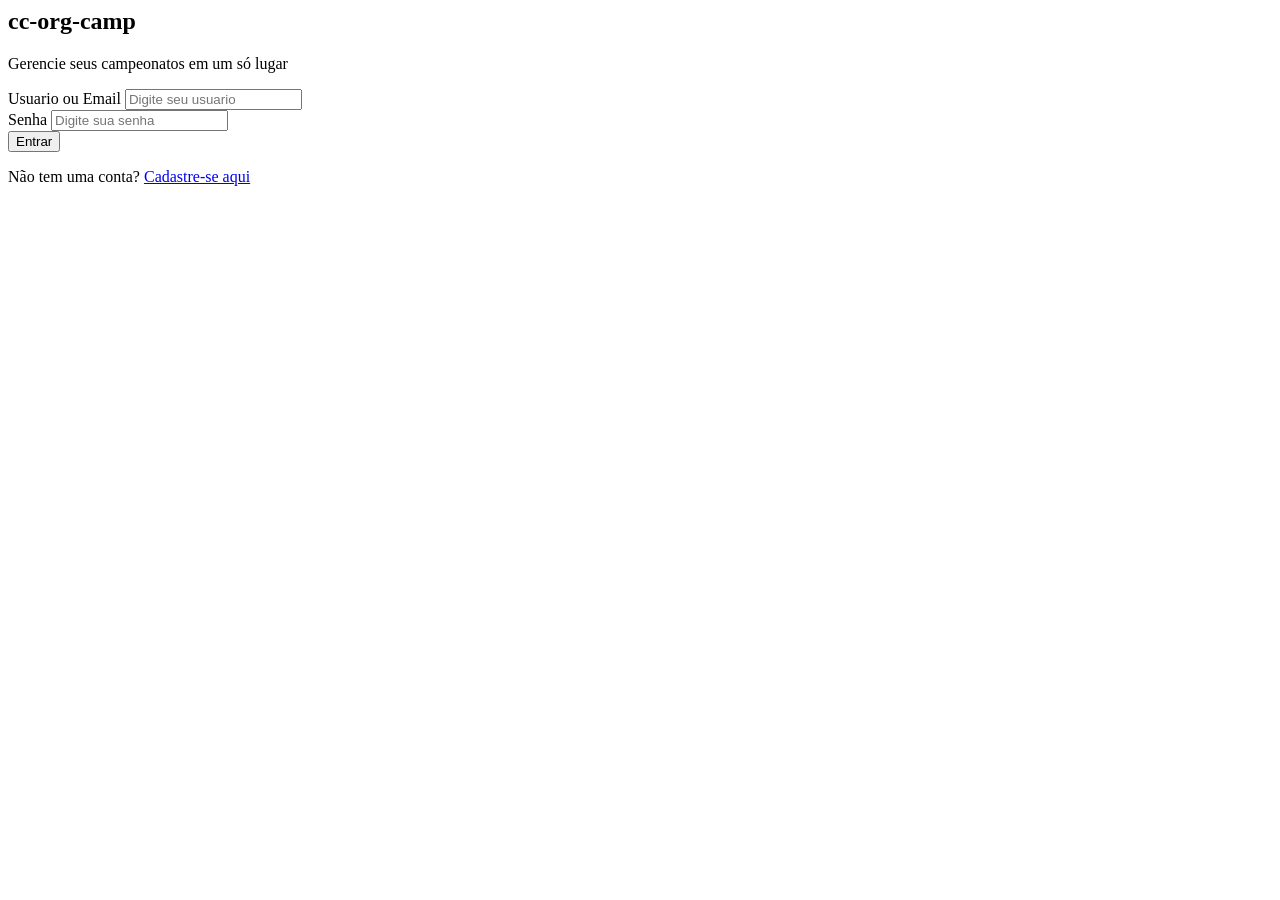
==== index.html @ 8ecf33ba "estrutura HTML da pagina de login" ====
<html lang="pt-BR">
<head>
    <meta charset="UTF-8">
    <meta name="viewport" content="width=device-width, initial-scale=1.0">
    <title>Login - CC-ORG-CAMP</title>
</head>
<body>

   <main class="login-container">

    <section class="login-card">

        <header class="cabecalho-login">
            <H1 class="titulo-login">cc-org-camp</H1>
            <p class="subtitulo-login">Gerencie seus campeonatos em um só lugar </p>
        </header>
    
        <form id="formulario-login" class="formulario-login">

            <div class="grupo-campo">
                <label for="usuario" class="legenda-campo">Usuario ou Email </label>
                <input
                    type="text"
                    id="usuario"
                    name="usuario"
                    class="entrada-campo"
                    placeholder="Digite seu usuario" 
                    required
                >
            </div>

            <div clas="grupo-campo">
                <label for="senha" class="legenda-campo">Senha</label>
                <input 
                    type="password"
                    id="senha"
                    name="senha"
                    class="entrada-campo"
                    placeholder="Digite sua senha"
                    required
                >
            </div>

            <button type="submit" class="botao-entrar">Entrar</button>
        </form>

        <footer class="rodape-login">
            <p>Não tem uma conta? <a href="#" class="link-cadastro">Cadastre-se aqui</a></p>
        </footer>


    </section>


   </main>
   
   
 
    
</body>
</html>
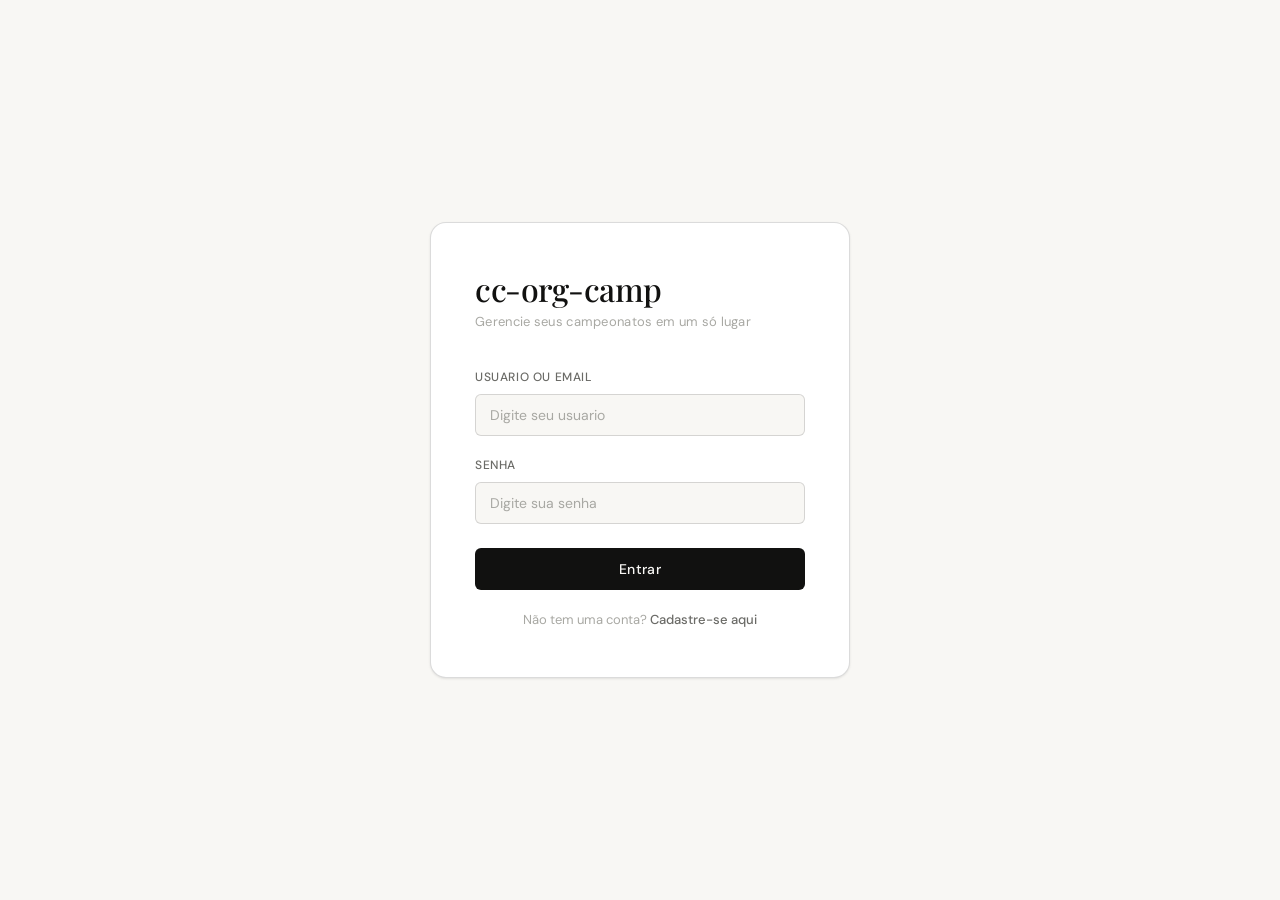
==== commit 9fc10133: "criação do arquivo style.css e adição de estilos básicos para o projeto, além de pequenas alterações" ====
--- a/index.html
+++ b/index.html
@@ -3,7 +3,12 @@
     <meta charset="UTF-8">
     <meta name="viewport" content="width=device-width, initial-scale=1.0">
     <title>Login - CC-ORG-CAMP</title>
+    <link rel="stylesheet" href="assets/css/style.css">
+    <link rel="preconnect" href="https://fonts.googleapis.com">
+    <link rel="preconnect" href="https://fonts.gstatic.com" crossorigin>
+
 </head>
+    
 <body>
 
    <main class="login-container">
@@ -29,7 +34,7 @@
                 >
             </div>
 
-            <div clas="grupo-campo">
+            <div class="grupo-campo">
                 <label for="senha" class="legenda-campo">Senha</label>
                 <input 
                     type="password"
@@ -45,7 +50,7 @@
         </form>
 
         <footer class="rodape-login">
-            <p>Não tem uma conta? <a href="#" class="link-cadastro">Cadastre-se aqui</a></p>
+            <p>Não tem uma conta? <a href="cadastro.html" class="link-cadastro">Cadastre-se aqui</a></p>
         </footer>
 
 
--- a/assets/css/style.css
+++ b/assets/css/style.css
@@ -0,0 +1,628 @@
+/* ============================================================
+   CC-ORG-CAMP — DESIGN SYSTEM
+   Tipografia: Playfair Display (display) + DM Sans (UI) + DM Mono
+   Tema: Branco/cinza editorial, premium esportivo minimalista
+   ============================================================ */
+
+@import url('https://fonts.googleapis.com/css2?family=DM+Sans:wght@300;400;500&family=DM+Mono:wght@400;500&family=Playfair+Display:wght@500;600&display=swap');
+
+/* ===== DESIGN TOKENS ===== */
+:root {
+    /* Backgrounds */
+    --clr-bg-base:        #f8f7f4;
+    --clr-bg-surface:     #ffffff;
+    --clr-bg-input:       #f8f7f4;
+
+    /* Bordas */
+    --clr-border:         rgba(0, 0, 0, 0.08);
+    --clr-border-hover:   rgba(0, 0, 0, 0.14);
+    --clr-border-focus:   #111110;
+
+    /* Texto */
+    --clr-text-primary:   #111110;
+    --clr-text-secondary: #6b6b67;
+    --clr-text-muted:     #a8a8a3;
+
+    /* Acento único — preto */
+    --clr-accent:         #111110;
+    --clr-accent-hover:   #2a2a28;
+    --clr-accent-fg:      #f8f7f4;
+
+    /* Semânticas */
+    --clr-success:        #2e7d4f;
+    --clr-success-bg:     #edf7f1;
+    --clr-danger:         #a32d2d;
+    --clr-danger-bg:      rgba(163, 45, 45, 0.08);
+
+    /* Tipografia */
+    --font-display: 'Playfair Display', serif;
+    --font-ui:      'DM Sans', sans-serif;
+    --font-mono:    'DM Mono', monospace;
+
+    /* Bordas arredondadas */
+    --radius-sm:  6px;
+    --radius-md:  10px;
+    --radius-lg:  16px;
+
+    /* Transições */
+    --dur-fast:   120ms;
+    --dur-normal: 220ms;
+    --ease-out:   cubic-bezier(0.16, 1, 0.3, 1);
+
+    /* Sombra */
+    --shadow-card: 0 1px 3px rgba(0, 0, 0, 0.06), 0 1px 2px rgba(0, 0, 0, 0.04);
+}
+
+/* Dark mode */
+@media (prefers-color-scheme: dark) {
+    :root {
+        --clr-bg-base:        #111110;
+        --clr-bg-surface:     #1a1a18;
+        --clr-bg-input:       #111110;
+
+        --clr-border:         rgba(255, 255, 255, 0.08);
+        --clr-border-hover:   rgba(255, 255, 255, 0.13);
+        --clr-border-focus:   #f0ede8;
+
+        --clr-text-primary:   #f0ede8;
+        --clr-text-secondary: #8c8c88;
+        --clr-text-muted:     #555552;
+
+        --clr-accent:         #f0ede8;
+        --clr-accent-hover:   #ffffff;
+        --clr-accent-fg:      #111110;
+
+        --clr-success:        #5ec487;
+        --clr-success-bg:     rgba(46, 125, 79, 0.12);
+        --clr-danger:         #f09595;
+        --clr-danger-bg:      rgba(163, 45, 45, 0.15);
+    }
+}
+
+/* ===== RESET ===== */
+*, *::before, *::after {
+    margin: 0;
+    padding: 0;
+    box-sizing: border-box;
+}
+
+html {
+    scroll-behavior: smooth;
+    -webkit-font-smoothing: antialiased;
+    -moz-osx-font-smoothing: grayscale;
+    text-rendering: optimizeLegibility;
+}
+
+body {
+    background-color: var(--clr-bg-base);
+    color: var(--clr-text-primary);
+    font-family: var(--font-ui);
+    font-size: 16px;
+    line-height: 1.5;
+    min-height: 100vh;
+}
+
+/* ===== SCROLLBAR ===== */
+::-webkit-scrollbar { width: 6px; }
+::-webkit-scrollbar-track { background: transparent; }
+::-webkit-scrollbar-thumb {
+    background: var(--clr-border-hover);
+    border-radius: 99px;
+}
+
+/* ===== SELEÇÃO ===== */
+::selection {
+    background: var(--clr-text-primary);
+    color: var(--clr-bg-base);
+}
+
+/* ===================================================
+   LOGIN E CADASTRO
+   =================================================== */
+
+.login-container,
+.cadastro-container {
+    min-height: 100vh;
+    display: flex;
+    justify-content: center;
+    align-items: center;
+    padding: 24px;
+}
+
+.login-card,
+.cadastro-card {
+    width: 100%;
+    max-width: 420px;
+    background: var(--clr-bg-surface);
+    border: 0.5px solid var(--clr-border-hover);
+    border-radius: var(--radius-lg);
+    padding: 48px 44px;
+    box-shadow: var(--shadow-card);
+    animation: cardEntrada var(--dur-normal) var(--ease-out) both;
+}
+
+@keyframes cardEntrada {
+    from {
+        opacity: 0;
+        transform: translateY(16px);
+    }
+    to {
+        opacity: 1;
+        transform: translateY(0);
+    }
+}
+
+.cabecalho-login {
+    margin-bottom: 36px;
+}
+
+.titulo-login {
+    font-family: var(--font-display);
+    font-size: 2rem;
+    font-weight: 500;
+    color: var(--clr-text-primary);
+    letter-spacing: -0.5px;
+    line-height: 1.1;
+    margin-bottom: 6px;
+}
+
+.subtitulo-login {
+    font-family: var(--font-ui);
+    font-size: 13px;
+    font-weight: 400;
+    color: var(--clr-text-muted);
+    letter-spacing: 0.3px;
+}
+
+/* ===================================================
+   FORMULÁRIOS
+   =================================================== */
+
+.formulario-login,
+.formulario-cadastro {
+    display: flex;
+    flex-direction: column;
+    gap: 20px;
+}
+
+.grupo-campo {
+    display: flex;
+    flex-direction: column;
+    gap: 8px;
+}
+
+.legenda-campo {
+    font-family: var(--font-ui);
+    font-size: 12px;
+    font-weight: 500;
+    letter-spacing: 0.6px;
+    text-transform: uppercase;
+    color: var(--clr-text-secondary);
+}
+
+.entrada-campo {
+    padding: 11px 14px;
+    border-radius: var(--radius-sm);
+    border: 0.5px solid var(--clr-border-hover);
+    background: var(--clr-bg-input);
+    color: var(--clr-text-primary);
+    font-family: var(--font-ui);
+    font-size: 14px;
+    outline: none;
+    transition:
+        border-color var(--dur-fast) var(--ease-out),
+        box-shadow var(--dur-fast) var(--ease-out);
+}
+
+.entrada-campo::placeholder {
+    color: var(--clr-text-muted);
+}
+
+.entrada-campo:hover {
+    border-color: var(--clr-text-secondary);
+}
+
+.entrada-campo:focus {
+    border-color: var(--clr-border-focus);
+    box-shadow: 0 0 0 3px rgba(17, 17, 16, 0.07);
+}
+
+@media (prefers-color-scheme: dark) {
+    .entrada-campo:focus {
+        box-shadow: 0 0 0 3px rgba(240, 237, 232, 0.07);
+    }
+}
+
+/* Botão principal */
+.botao-entrar {
+    margin-top: 4px;
+    padding: 12px;
+    border: none;
+    border-radius: var(--radius-sm);
+    background: var(--clr-accent);
+    color: var(--clr-accent-fg);
+    font-family: var(--font-ui);
+    font-size: 14px;
+    font-weight: 500;
+    letter-spacing: 0.3px;
+    cursor: pointer;
+    transition:
+        background var(--dur-fast),
+        transform var(--dur-fast) var(--ease-out);
+}
+
+.botao-entrar:hover {
+    background: var(--clr-accent-hover);
+}
+
+.botao-entrar:active {
+    transform: scale(0.99);
+}
+
+/* Divisor com texto */
+.divisor-ou {
+    display: flex;
+    align-items: center;
+    gap: 12px;
+    margin: 4px 0;
+    color: var(--clr-text-muted);
+    font-size: 12px;
+}
+
+.divisor-ou::before,
+.divisor-ou::after {
+    content: '';
+    flex: 1;
+    height: 0.5px;
+    background: var(--clr-border);
+}
+
+.rodape-login {
+    margin-top: 20px;
+    text-align: center;
+    font-size: 13px;
+    color: var(--clr-text-muted);
+}
+
+.link-cadastro {
+    color: var(--clr-text-secondary);
+    text-decoration: none;
+    font-weight: 500;
+    transition: color var(--dur-fast);
+}
+
+.link-cadastro:hover {
+    color: var(--clr-text-primary);
+}
+
+/* ===================================================
+   HEADER / NAVEGAÇÃO
+   =================================================== */
+
+.cabecalho-topo {
+    position: sticky;
+    top: 0;
+    z-index: 100;
+    background: rgba(248, 247, 244, 0.85);
+    backdrop-filter: blur(16px);
+    -webkit-backdrop-filter: blur(16px);
+    padding: 0 40px;
+    height: 60px;
+    display: flex;
+    justify-content: space-between;
+    align-items: center;
+    border-bottom: 0.5px solid var(--clr-border);
+}
+
+@media (prefers-color-scheme: dark) {
+    .cabecalho-topo {
+        background: rgba(17, 17, 16, 0.85);
+    }
+}
+
+.logo-sistema h2 {
+    font-family: var(--font-display);
+    font-size: 1.25rem;
+    font-weight: 500;
+    color: var(--clr-text-primary);
+    letter-spacing: -0.3px;
+}
+
+.navegacao-usuario {
+    display: flex;
+    align-items: center;
+    gap: 16px;
+    font-size: 13px;
+    color: var(--clr-text-muted);
+}
+
+.botao-sair {
+    padding: 7px 14px;
+    border: 0.5px solid var(--clr-border-hover);
+    border-radius: var(--radius-sm);
+    background: transparent;
+    font-family: var(--font-ui);
+    font-size: 13px;
+    color: var(--clr-text-secondary);
+    text-decoration: none;
+    transition:
+        border-color var(--dur-fast),
+        color var(--dur-fast);
+}
+
+.botao-sair:hover {
+    border-color: var(--clr-text-secondary);
+    color: var(--clr-text-primary);
+}
+
+/* ===================================================
+   PAINEL PRINCIPAL
+   =================================================== */
+
+.conteudo-painel {
+    padding: 44px 40px;
+    max-width: 1200px;
+    margin: 0 auto;
+    animation: fadeSlide var(--dur-normal) var(--ease-out) both;
+}
+
+@keyframes fadeSlide {
+    from { opacity: 0; transform: translateY(10px); }
+    to   { opacity: 1; transform: translateY(0); }
+}
+
+.barra-acoes {
+    display: flex;
+    justify-content: space-between;
+    align-items: baseline;
+    margin-bottom: 32px;
+    gap: 16px;
+}
+
+.titulo-secao {
+    font-family: var(--font-display);
+    font-size: 2rem;
+    font-weight: 500;
+    color: var(--clr-text-primary);
+    letter-spacing: -0.3px;
+    line-height: 1;
+}
+
+.botao-criar-campeonato {
+    display: inline-flex;
+    align-items: center;
+    gap: 6px;
+    background: var(--clr-accent);
+    color: var(--clr-accent-fg);
+    text-decoration: none;
+    padding: 9px 18px;
+    border-radius: var(--radius-sm);
+    font-family: var(--font-ui);
+    font-size: 13px;
+    font-weight: 500;
+    letter-spacing: 0.2px;
+    transition:
+        background var(--dur-fast),
+        transform var(--dur-fast) var(--ease-out);
+}
+
+.botao-criar-campeonato:hover {
+    background: var(--clr-accent-hover);
+}
+
+.botao-criar-campeonato:active {
+    transform: scale(0.99);
+}
+
+/* ===================================================
+   GRID DE CAMPEONATOS
+   =================================================== */
+
+.divisor-listas {
+    display: grid;
+    grid-template-columns: repeat(auto-fit, minmax(320px, 1fr));
+    gap: 24px;
+}
+
+.bloco-campeonatos {
+    padding: 24px;
+    border-radius: var(--radius-md);
+    border: 0.5px solid var(--clr-border);
+    background: var(--clr-bg-surface);
+}
+
+/* Título dos blocos */
+.campeonato-andamento,
+.campeonato-concluido {
+    font-family: var(--font-ui);
+    font-size: 11px;
+    font-weight: 500;
+    letter-spacing: 1.2px;
+    text-transform: uppercase;
+    margin-bottom: 16px;
+    display: flex;
+    align-items: center;
+    gap: 8px;
+}
+
+.campeonato-andamento {
+    color: var(--clr-text-muted);
+}
+
+.campeonato-andamento::before {
+    content: '';
+    display: inline-block;
+    width: 6px;
+    height: 6px;
+    border-radius: 50%;
+    background: var(--clr-success);
+    animation: pulse 2s ease-in-out infinite;
+}
+
+@keyframes pulse {
+    0%, 100% { opacity: 1; transform: scale(1); }
+    50%       { opacity: 0.5; transform: scale(0.8); }
+}
+
+.campeonato-concluido {
+    color: var(--clr-text-muted);
+}
+
+.campeonato-concluido::before {
+    content: '';
+    display: inline-block;
+    width: 6px;
+    height: 6px;
+    border-radius: 50%;
+    background: var(--clr-text-muted);
+}
+
+.grade-campeonatos {
+    display: flex;
+    flex-direction: column;
+    gap: 8px;
+}
+
+/* ===================================================
+   CARD DE CAMPEONATO
+   =================================================== */
+
+.card-campeonato {
+    display: flex;
+    align-items: center;
+    justify-content: space-between;
+    padding: 14px 16px;
+    border-radius: var(--radius-md);
+    border: 0.5px solid var(--clr-border);
+    background: var(--clr-bg-base);
+    cursor: pointer;
+    text-decoration: none;
+    color: inherit;
+    transition:
+        border-color var(--dur-fast),
+        background var(--dur-fast);
+}
+
+.card-campeonato:hover {
+    border-color: var(--clr-border-hover);
+    background: var(--clr-bg-surface);
+}
+
+.card-campeonato .nome-campeonato {
+    font-family: var(--font-ui);
+    font-size: 14px;
+    font-weight: 500;
+    color: var(--clr-text-primary);
+    margin-bottom: 2px;
+}
+
+.card-campeonato .meta-campeonato {
+    font-size: 12px;
+    color: var(--clr-text-muted);
+    display: flex;
+    align-items: center;
+    gap: 10px;
+}
+
+/* Badges */
+.badge-status {
+    font-size: 11px;
+    font-weight: 500;
+    padding: 3px 10px;
+    border-radius: 99px;
+    letter-spacing: 0.3px;
+    white-space: nowrap;
+}
+
+.badge-ativo {
+    background: var(--clr-success-bg);
+    color: var(--clr-success);
+}
+
+.badge-concluido {
+    background: transparent;
+    color: var(--clr-text-muted);
+    border: 0.5px solid var(--clr-border-hover);
+}
+
+/* ===================================================
+   ESTADO VAZIO
+   =================================================== */
+
+.estado-vazio {
+    text-align: center;
+    padding: 32px 16px;
+    color: var(--clr-text-muted);
+    font-size: 13px;
+    border: 0.5px dashed var(--clr-border);
+    border-radius: var(--radius-md);
+}
+
+/* ===================================================
+   MENSAGENS
+   =================================================== */
+
+.mensagem-erro {
+    padding: 11px 14px;
+    border-radius: var(--radius-sm);
+    background: var(--clr-danger-bg);
+    border: 0.5px solid rgba(163, 45, 45, 0.2);
+    color: var(--clr-danger);
+    font-size: 13px;
+    font-family: var(--font-ui);
+}
+
+.mensagem-sucesso {
+    padding: 11px 14px;
+    border-radius: var(--radius-sm);
+    background: var(--clr-success-bg);
+    border: 0.5px solid rgba(46, 125, 79, 0.2);
+    color: var(--clr-success);
+    font-size: 13px;
+    font-family: var(--font-ui);
+}
+
+/* ===================================================
+   UTILITÁRIOS
+   =================================================== */
+
+.divisor {
+    border: none;
+    border-top: 0.5px solid var(--clr-border);
+    margin: 24px 0;
+}
+
+/* ===================================================
+   RESPONSIVO
+   =================================================== */
+
+
+
+/* ===================================================
+   ACESSIBILIDADE
+   =================================================== */
+
+@media (prefers-reduced-motion: reduce) {
+    *, *::before, *::after {
+        animation-duration: 0.01ms !important;
+        animation-iteration-count: 1 !important;
+        transition-duration: 0.01ms !important;
+    }
+}
+
+.sr-only {
+    position: absolute;
+    width: 1px;
+    height: 1px;
+    padding: 0;
+    margin: -1px;
+    overflow: hidden;
+    clip: rect(0, 0, 0, 0);
+    white-space: nowrap;
+    border: 0;
+}
+
+:focus-visible {
+    outline: 2px solid var(--clr-border-focus);
+    outline-offset: 3px;
+}
